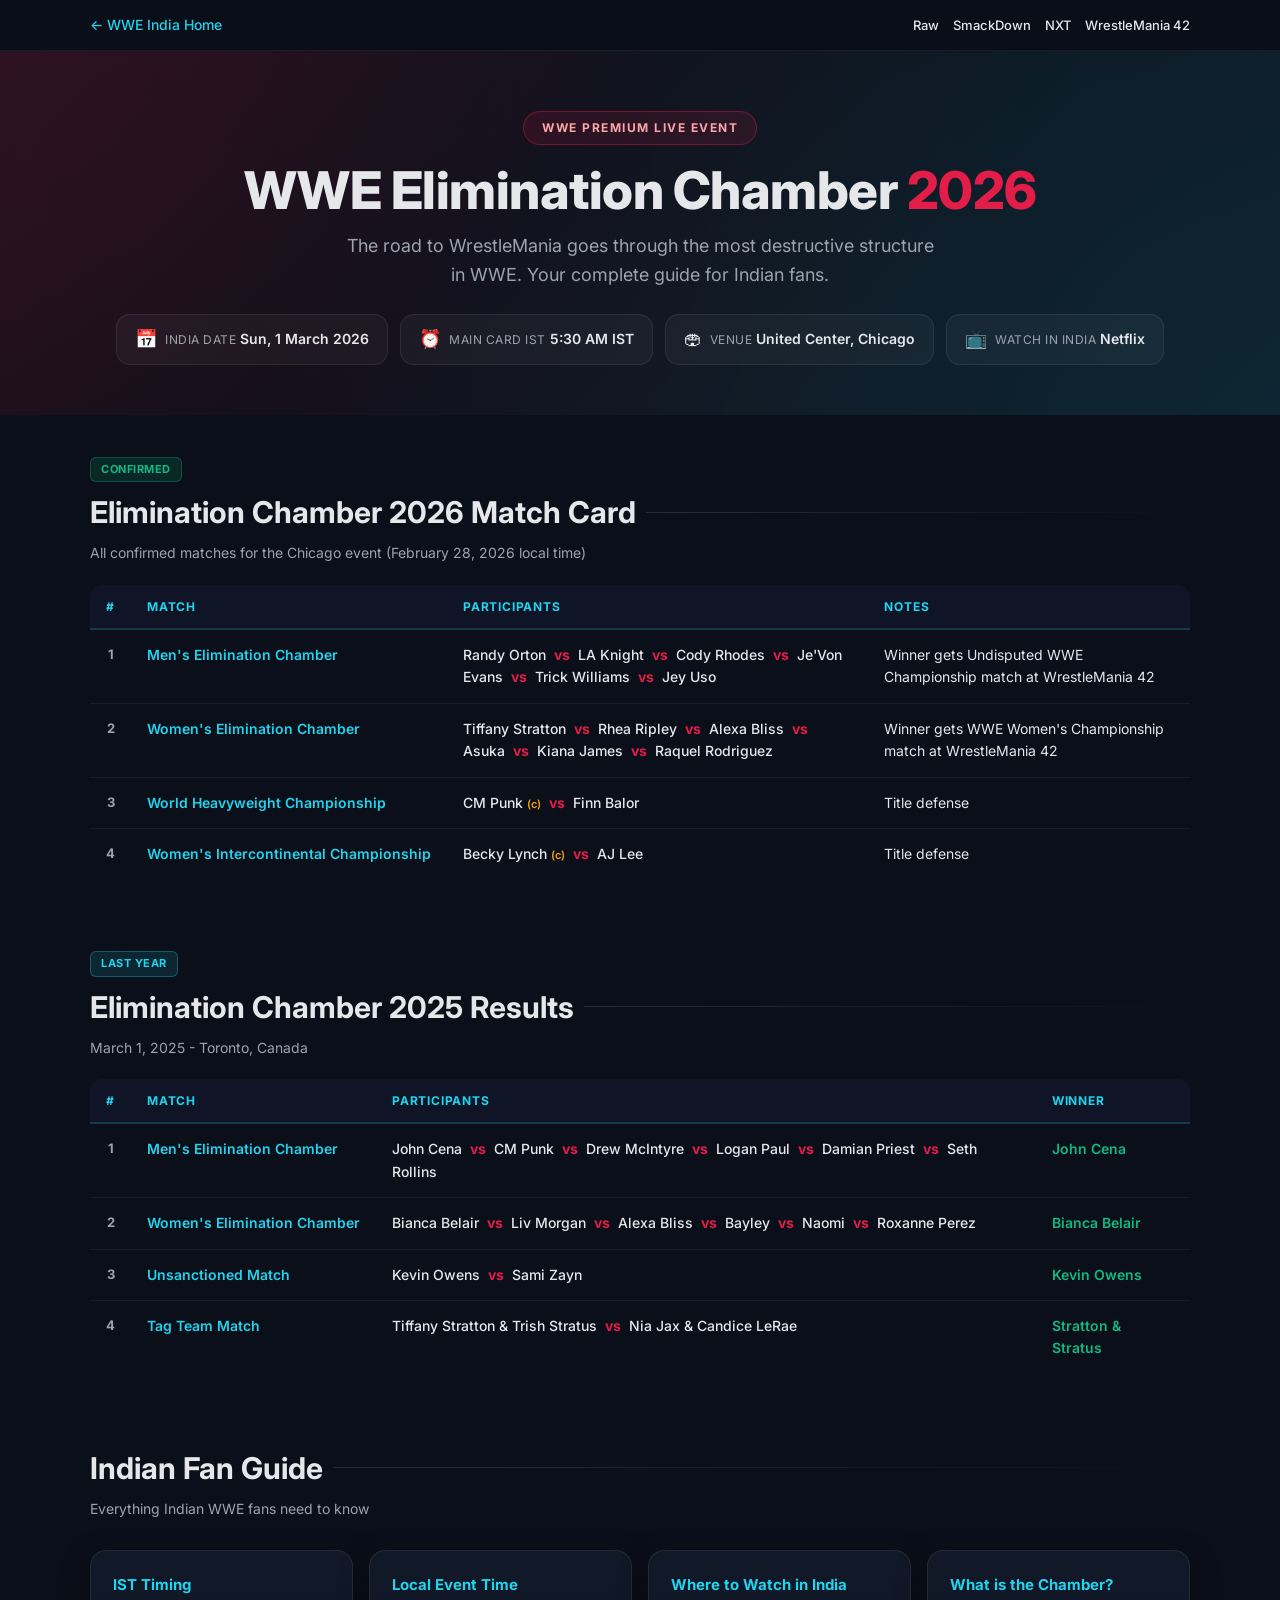
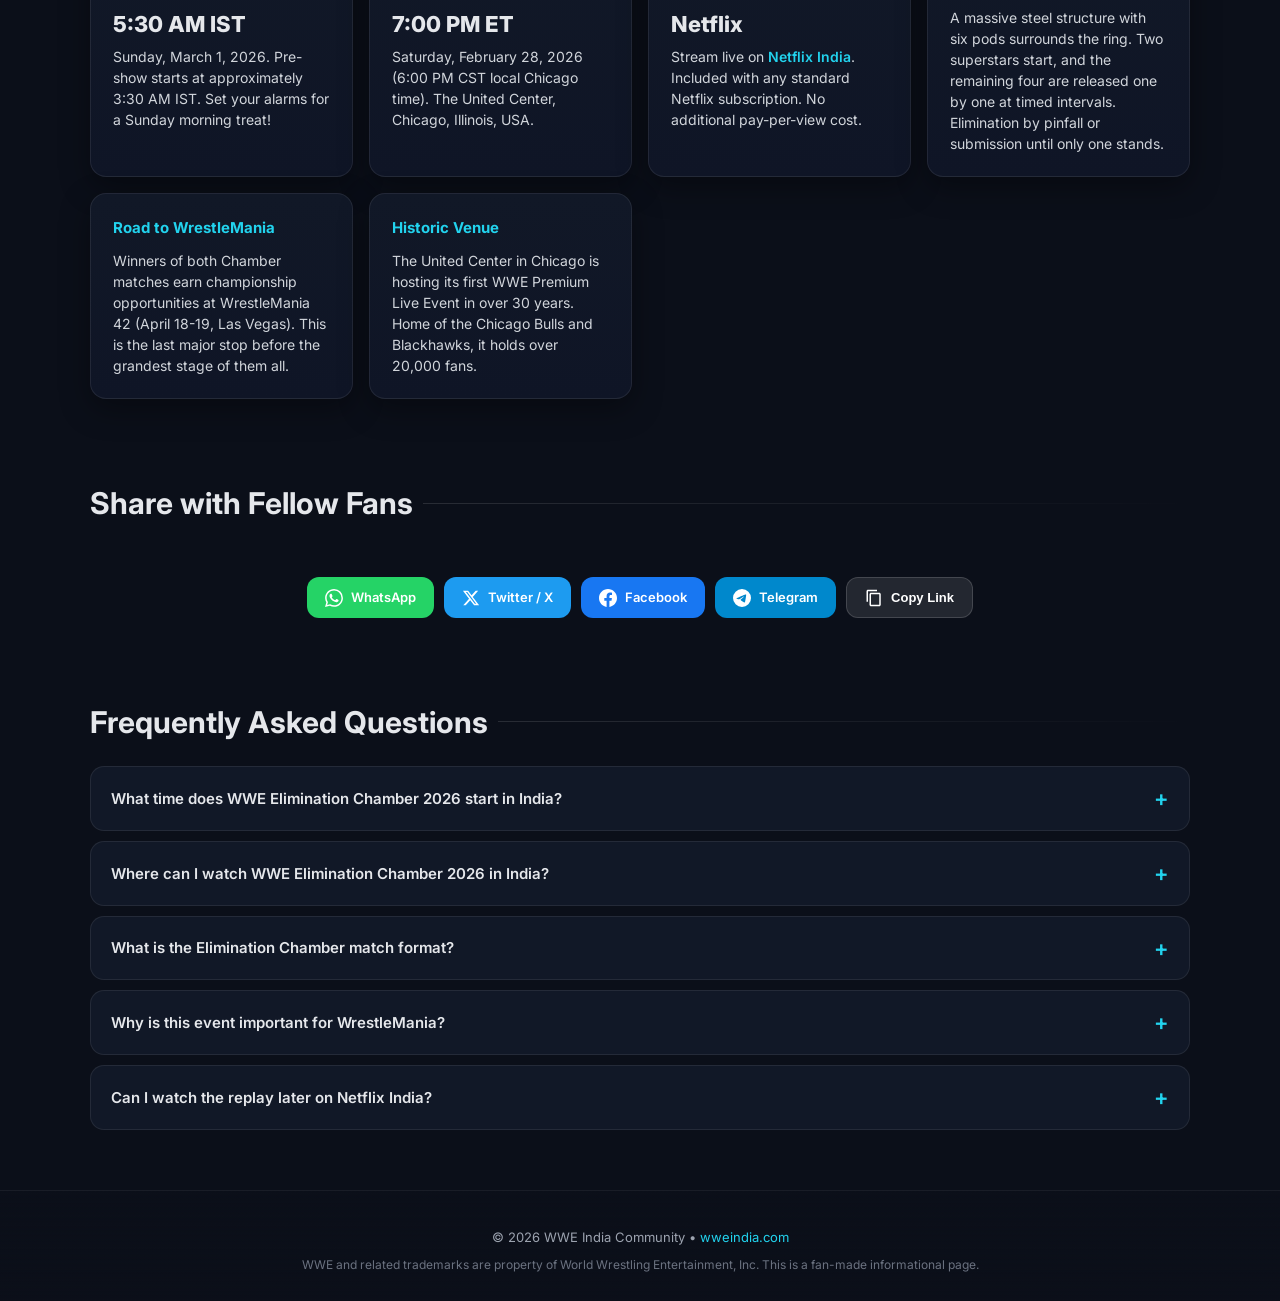
==== event/elimination-chamber/index.html @ b3a65985 "addShowsEvent" ====
<!DOCTYPE html>
<html lang="en">

<head>
  <meta charset="utf-8" />
  <meta name="viewport" content="width=device-width, initial-scale=1" />
  <title>WWE Elimination Chamber 2026 - Match Card, IST Timing, Where to Watch in India</title>
  <meta name="description"
    content="WWE Elimination Chamber 2026 complete match card, IST timing (5:30 AM, March 1), Chicago venue, Netflix India streaming details. Your guide for Indian WWE fans." />
  <meta name="keywords"
    content="WWE Elimination Chamber 2026, match card, IST timing, Netflix India, Chicago, CM Punk, Cody Rhodes, WrestleMania, Indian fans" />
  <meta name="robots" content="index, follow, max-image-preview:large, max-snippet:-1, max-video-preview:-1" />
  <meta name="googlebot" content="index, follow, max-image-preview:large, max-snippet:-1, max-video-preview:-1" />
  <meta http-equiv="X-UA-Compatible" content="IE=edge" />

  <!-- Open Graph -->
  <meta property="og:title" content="WWE Elimination Chamber 2026 - Match Card, IST Timing, Where to Watch" />
  <meta property="og:description"
    content="Complete guide for Indian fans: match card, 5:30 AM IST start, Netflix India streaming, and more." />
  <meta property="og:type" content="website" />
  <meta property="og:url" content="https://wweindia.com/event/elimination-chamber/" />
  <meta property="og:locale" content="en_IN" />
  <meta property="og:image" content="https://wweindia.com/assets/logo.svg" />
  <meta property="og:site_name" content="WWE India" />

  <!-- Twitter Card -->
  <meta name="twitter:card" content="summary_large_image" />
  <meta name="twitter:title" content="WWE Elimination Chamber 2026 - Match Card, IST Timing" />
  <meta name="twitter:description"
    content="Complete guide for Indian fans: match card, 5:30 AM IST, Netflix India streaming." />
  <meta name="twitter:image" content="https://wweindia.com/assets/logo.svg" />

  <!-- Canonical -->
  <link rel="canonical" href="https://wweindia.com/event/elimination-chamber/" />

  <!-- Fonts & Styles -->
  <link rel="preconnect" href="https://fonts.googleapis.com" />
  <link rel="preconnect" href="https://fonts.gstatic.com" crossorigin />
  <link href="https://fonts.googleapis.com/css2?family=Inter:wght@400;500;600;700;800&display=swap" rel="stylesheet" />
  <link rel="stylesheet" href="../styles.css" />
  <link rel="icon" href="../../assets/logo.svg" type="image/svg+xml" />

  <!-- Structured Data: SportsEvent -->
  <script type="application/ld+json">
  {
    "@context": "https://schema.org",
    "@type": "SportsEvent",
    "name": "WWE Elimination Chamber 2026",
    "description": "WWE Premium Live Event featuring Men's and Women's Elimination Chamber matches, World Heavyweight Championship, and more.",
    "startDate": "2026-02-28T19:00:00-06:00",
    "endDate": "2026-03-01T00:00:00-06:00",
    "eventStatus": "https://schema.org/EventScheduled",
    "eventAttendanceMode": "https://schema.org/MixedEventAttendanceMode",
    "location": {
      "@type": "Place",
      "name": "United Center",
      "address": {
        "@type": "PostalAddress",
        "addressLocality": "Chicago",
        "addressRegion": "Illinois",
        "addressCountry": "US"
      }
    },
    "organizer": {
      "@type": "Organization",
      "name": "WWE",
      "url": "https://www.wwe.com"
    },
    "offers": {
      "@type": "Offer",
      "name": "Watch on Netflix India",
      "url": "https://www.netflix.com",
      "availability": "https://schema.org/InStock",
      "description": "Included with Netflix subscription in India"
    },
    "url": "https://wweindia.com/event/elimination-chamber/"
  }
  </script>

  <!-- Structured Data: BreadcrumbList -->
  <script type="application/ld+json">
  {
    "@context": "https://schema.org",
    "@type": "BreadcrumbList",
    "itemListElement": [
      { "@type": "ListItem", "position": 1, "name": "Home", "item": "https://wweindia.com/" },
      { "@type": "ListItem", "position": 2, "name": "Events", "item": "https://wweindia.com/event/" },
      { "@type": "ListItem", "position": 3, "name": "Elimination Chamber 2026", "item": "https://wweindia.com/event/elimination-chamber/" }
    ]
  }
  </script>

  <!-- Structured Data: FAQPage -->
  <script type="application/ld+json">
  {
    "@context": "https://schema.org",
    "@type": "FAQPage",
    "mainEntity": [
      {
        "@type": "Question",
        "name": "What time does WWE Elimination Chamber 2026 start in India?",
        "acceptedAnswer": {
          "@type": "Answer",
          "text": "The main card starts at 5:30 AM IST on Sunday, March 1, 2026. The pre-show begins at approximately 3:30 AM IST."
        }
      },
      {
        "@type": "Question",
        "name": "Where can I watch WWE Elimination Chamber 2026 in India?",
        "acceptedAnswer": {
          "@type": "Answer",
          "text": "Indian fans can watch the event live on Netflix India. It is included with a standard Netflix subscription, no additional purchase required."
        }
      },
      {
        "@type": "Question",
        "name": "What is the Elimination Chamber match?",
        "acceptedAnswer": {
          "@type": "Answer",
          "text": "The Elimination Chamber is a steel structure surrounding the ring, housing six competitors in individual pods. Two start in the ring while the remaining four are released at timed intervals. Superstars are eliminated by pinfall or submission until one winner remains."
        }
      },
      {
        "@type": "Question",
        "name": "Why is the Elimination Chamber important for WrestleMania?",
        "acceptedAnswer": {
          "@type": "Answer",
          "text": "The Men's Elimination Chamber winner earns an Undisputed WWE Championship match at WrestleMania 42, and the Women's Elimination Chamber winner earns a WWE Women's Championship match at WrestleMania 42."
        }
      }
    ]
  }
  </script>
</head>

<body>

  <!-- Navigation -->
  <nav class="back-nav" aria-label="Site navigation">
    <div class="container nav-links">
      <a href="../../index.html" aria-label="Back to homepage">← WWE India Home</a>
      <div class="nav-right">
        <a href="../../shows/raw.html">Raw</a>
        <a href="../../shows/smackdown.html">SmackDown</a>
        <a href="../../shows/nxt.html">NXT</a>
        <a href="../wrestlemania/">WrestleMania 42</a>
      </div>
    </div>
  </nav>

  <main id="content">

    <!-- Hero Banner -->
    <section class="event-hero">
      <div class="container">
        <span class="event-badge">WWE Premium Live Event</span>
        <h1>WWE Elimination Chamber <span>2026</span></h1>
        <p class="tagline">The road to WrestleMania goes through the most destructive structure in WWE. Your complete
          guide for Indian fans.</p>
        <div class="quick-info">
          <div class="quick-pill" aria-label="Date">
            <span class="pill-icon">&#128197;</span>
            <div>
              <span class="pill-label">India Date</span>
              <span class="pill-value">Sun, 1 March 2026</span>
            </div>
          </div>
          <div class="quick-pill" aria-label="IST Time">
            <span class="pill-icon">&#9200;</span>
            <div>
              <span class="pill-label">Main Card IST</span>
              <span class="pill-value">5:30 AM IST</span>
            </div>
          </div>
          <div class="quick-pill" aria-label="Venue">
            <span class="pill-icon">&#127967;</span>
            <div>
              <span class="pill-label">Venue</span>
              <span class="pill-value">United Center, Chicago</span>
            </div>
          </div>
          <div class="quick-pill" aria-label="Where to Watch">
            <span class="pill-icon">&#128250;</span>
            <div>
              <span class="pill-label">Watch in India</span>
              <span class="pill-value">Netflix</span>
            </div>
          </div>
        </div>
      </div>
    </section>

    <!-- 2026 Match Card -->
    <section class="container">
      <div class="section-heading reveal">
        <span class="section-tag tag-confirmed">Confirmed</span>
        <h2>Elimination Chamber 2026 Match Card</h2>
        <p>All confirmed matches for the Chicago event (February 28, 2026 local time)</p>
      </div>

      <!-- Desktop Table -->
      <div class="match-table-wrap reveal">
        <table class="match-table" aria-label="Elimination Chamber 2026 match card">
          <thead>
            <tr>
              <th>#</th>
              <th>Match</th>
              <th>Participants</th>
              <th>Notes</th>
            </tr>
          </thead>
          <tbody>
            <tr>
              <td class="match-num">1</td>
              <td>
                <span class="match-type">Men's Elimination Chamber</span>
              </td>
              <td class="participants">
                Randy Orton <span class="vs">vs</span> LA Knight <span class="vs">vs</span> Cody Rhodes <span
                  class="vs">vs</span> Je'Von Evans <span class="vs">vs</span> Trick Williams <span class="vs">vs</span>
                Jey Uso
              </td>
              <td>Winner gets Undisputed WWE Championship match at WrestleMania 42</td>
            </tr>
            <tr>
              <td class="match-num">2</td>
              <td>
                <span class="match-type">Women's Elimination Chamber</span>
              </td>
              <td class="participants">
                Tiffany Stratton <span class="vs">vs</span> Rhea Ripley <span class="vs">vs</span> Alexa Bliss <span
                  class="vs">vs</span> Asuka <span class="vs">vs</span> Kiana James <span class="vs">vs</span> Raquel
                Rodriguez
              </td>
              <td>Winner gets WWE Women's Championship match at WrestleMania 42</td>
            </tr>
            <tr>
              <td class="match-num">3</td>
              <td>
                <span class="match-type">World Heavyweight Championship</span>
              </td>
              <td class="participants">
                CM Punk <span class="champion">(c)</span> <span class="vs">vs</span> Finn Balor
              </td>
              <td>Title defense</td>
            </tr>
            <tr>
              <td class="match-num">4</td>
              <td>
                <span class="match-type">Women's Intercontinental Championship</span>
              </td>
              <td class="participants">
                Becky Lynch <span class="champion">(c)</span> <span class="vs">vs</span> AJ Lee
              </td>
              <td>Title defense</td>
            </tr>
          </tbody>
        </table>
      </div>

      <!-- Mobile Cards -->
      <div class="match-cards-mobile reveal">
        <div class="match-card-m">
          <div class="mc-header">
            <span class="mc-type">Men's Elimination Chamber</span>
            <span class="status-badge status-confirmed">Confirmed</span>
          </div>
          <p class="mc-participants">Randy Orton vs LA Knight vs Cody Rhodes vs Je'Von Evans vs Trick Williams vs Jey
            Uso</p>
          <p class="mc-stipulation">Winner gets Undisputed WWE Championship match at WrestleMania 42</p>
        </div>
        <div class="match-card-m">
          <div class="mc-header">
            <span class="mc-type">Women's Elimination Chamber</span>
            <span class="status-badge status-confirmed">Confirmed</span>
          </div>
          <p class="mc-participants">Tiffany Stratton vs Rhea Ripley vs Alexa Bliss vs Asuka vs Kiana James vs Raquel
            Rodriguez</p>
          <p class="mc-stipulation">Winner gets WWE Women's Championship match at WrestleMania 42</p>
        </div>
        <div class="match-card-m">
          <div class="mc-header">
            <span class="mc-type">World Heavyweight Championship</span>
            <span class="status-badge status-confirmed">Confirmed</span>
          </div>
          <p class="mc-participants">CM Punk (c) vs Finn Balor</p>
          <p class="mc-stipulation">Title defense</p>
        </div>
        <div class="match-card-m">
          <div class="mc-header">
            <span class="mc-type">Women's IC Championship</span>
            <span class="status-badge status-confirmed">Confirmed</span>
          </div>
          <p class="mc-participants">Becky Lynch (c) vs AJ Lee</p>
          <p class="mc-stipulation">Title defense</p>
        </div>
      </div>
    </section>

    <!-- Previous Year Results -->
    <section class="container">
      <div class="section-heading reveal">
        <span class="section-tag tag-result">Last Year</span>
        <h2>Elimination Chamber 2025 Results</h2>
        <p>March 1, 2025 - Toronto, Canada</p>
      </div>

      <div class="match-table-wrap reveal">
        <table class="match-table" aria-label="Elimination Chamber 2025 results">
          <thead>
            <tr>
              <th>#</th>
              <th>Match</th>
              <th>Participants</th>
              <th>Winner</th>
            </tr>
          </thead>
          <tbody>
            <tr>
              <td class="match-num">1</td>
              <td><span class="match-type">Men's Elimination Chamber</span></td>
              <td class="participants">
                John Cena <span class="vs">vs</span> CM Punk <span class="vs">vs</span> Drew McIntyre <span
                  class="vs">vs</span> Logan Paul <span class="vs">vs</span> Damian Priest <span class="vs">vs</span>
                Seth Rollins
              </td>
              <td class="winner-cell">John Cena</td>
            </tr>
            <tr>
              <td class="match-num">2</td>
              <td><span class="match-type">Women's Elimination Chamber</span></td>
              <td class="participants">
                Bianca Belair <span class="vs">vs</span> Liv Morgan <span class="vs">vs</span> Alexa Bliss <span
                  class="vs">vs</span> Bayley <span class="vs">vs</span> Naomi <span class="vs">vs</span> Roxanne Perez
              </td>
              <td class="winner-cell">Bianca Belair</td>
            </tr>
            <tr>
              <td class="match-num">3</td>
              <td><span class="match-type">Unsanctioned Match</span></td>
              <td class="participants">Kevin Owens <span class="vs">vs</span> Sami Zayn</td>
              <td class="winner-cell">Kevin Owens</td>
            </tr>
            <tr>
              <td class="match-num">4</td>
              <td><span class="match-type">Tag Team Match</span></td>
              <td class="participants">Tiffany Stratton &amp; Trish Stratus <span class="vs">vs</span> Nia Jax &amp;
                Candice LeRae</td>
              <td class="winner-cell">Stratton &amp; Stratus</td>
            </tr>
          </tbody>
        </table>
      </div>

      <!-- Mobile Cards for 2025 results -->
      <div class="match-cards-mobile reveal">
        <div class="match-card-m">
          <div class="mc-header">
            <span class="mc-type">Men's Elimination Chamber</span>
            <span class="section-tag tag-result" style="margin:0">Result</span>
          </div>
          <p class="mc-participants">John Cena vs CM Punk vs Drew McIntyre vs Logan Paul vs Damian Priest vs Seth
            Rollins</p>
          <p class="mc-winner">Winner: John Cena</p>
        </div>
        <div class="match-card-m">
          <div class="mc-header">
            <span class="mc-type">Women's Elimination Chamber</span>
            <span class="section-tag tag-result" style="margin:0">Result</span>
          </div>
          <p class="mc-participants">Bianca Belair vs Liv Morgan vs Alexa Bliss vs Bayley vs Naomi vs Roxanne Perez</p>
          <p class="mc-winner">Winner: Bianca Belair</p>
        </div>
        <div class="match-card-m">
          <div class="mc-header">
            <span class="mc-type">Unsanctioned Match</span>
            <span class="section-tag tag-result" style="margin:0">Result</span>
          </div>
          <p class="mc-participants">Kevin Owens vs Sami Zayn</p>
          <p class="mc-winner">Winner: Kevin Owens</p>
        </div>
        <div class="match-card-m">
          <div class="mc-header">
            <span class="mc-type">Tag Team Match</span>
            <span class="section-tag tag-result" style="margin:0">Result</span>
          </div>
          <p class="mc-participants">Tiffany Stratton &amp; Trish Stratus vs Nia Jax &amp; Candice LeRae</p>
          <p class="mc-winner">Winner: Stratton &amp; Stratus</p>
        </div>
      </div>
    </section>

    <!-- Indian Fan Guide -->
    <section class="container">
      <div class="section-heading reveal">
        <h2>Indian Fan Guide</h2>
        <p>Everything Indian WWE fans need to know</p>
      </div>
      <div class="info-grid reveal">
        <div class="info-card">
          <h3>IST Timing</h3>
          <span class="info-highlight">5:30 AM IST</span>
          <p>Sunday, March 1, 2026. Pre-show starts at approximately 3:30 AM IST. Set your alarms for a Sunday morning
            treat!</p>
        </div>
        <div class="info-card">
          <h3>Local Event Time</h3>
          <span class="info-highlight">7:00 PM ET</span>
          <p>Saturday, February 28, 2026 (6:00 PM CST local Chicago time). The United Center, Chicago, Illinois, USA.
          </p>
        </div>
        <div class="info-card">
          <h3>Where to Watch in India</h3>
          <span class="info-highlight">Netflix</span>
          <p>Stream live on <a href="https://www.netflix.com" target="_blank" rel="noopener">Netflix India</a>. Included
            with any standard Netflix subscription. No additional pay-per-view cost.</p>
        </div>
        <div class="info-card">
          <h3>What is the Chamber?</h3>
          <p>A massive steel structure with six pods surrounds the ring. Two superstars start, and the remaining four
            are released one by one at timed intervals. Elimination by pinfall or submission until only one stands.</p>
        </div>
        <div class="info-card">
          <h3>Road to WrestleMania</h3>
          <p>Winners of both Chamber matches earn championship opportunities at WrestleMania 42 (April 18-19, Las
            Vegas). This is the last major stop before the grandest stage of them all.</p>
        </div>
        <div class="info-card">
          <h3>Historic Venue</h3>
          <p>The United Center in Chicago is hosting its first WWE Premium Live Event in over 30 years. Home of the
            Chicago Bulls and Blackhawks, it holds over 20,000 fans.</p>
        </div>
      </div>
    </section>

    <!-- Social Share -->
    <section class="container">
      <div class="section-heading reveal">
        <h2>Share with Fellow Fans</h2>
      </div>
      <div class="social-share reveal">
        <a href="#" class="share-btn share-whatsapp" data-platform="whatsapp" aria-label="Share on WhatsApp">
          <svg viewBox="0 0 24 24">
            <path
              d="M17.472 14.382c-.297-.149-1.758-.867-2.03-.967-.273-.099-.471-.148-.67.15-.197.297-.767.966-.94 1.164-.173.199-.347.223-.644.075-.297-.15-1.255-.463-2.39-1.475-.883-.788-1.48-1.761-1.653-2.059-.173-.297-.018-.458.13-.606.134-.133.298-.347.446-.52.149-.174.198-.298.298-.497.099-.198.05-.371-.025-.52-.075-.149-.669-1.612-.916-2.207-.242-.579-.487-.5-.669-.51-.173-.008-.371-.01-.57-.01-.198 0-.52.074-.792.372-.272.297-1.04 1.016-1.04 2.479 0 1.462 1.065 2.875 1.213 3.074.149.198 2.096 3.2 5.077 4.487.709.306 1.262.489 1.694.625.712.227 1.36.195 1.871.118.571-.085 1.758-.719 2.006-1.413.248-.694.248-1.289.173-1.413-.074-.124-.272-.198-.57-.347m-5.421 7.403h-.004a9.87 9.87 0 01-5.031-1.378l-.361-.214-3.741.982.998-3.648-.235-.374a9.86 9.86 0 01-1.51-5.26c.001-5.45 4.436-9.884 9.888-9.884 2.64 0 5.122 1.03 6.988 2.898a9.825 9.825 0 012.893 6.994c-.003 5.45-4.437 9.884-9.885 9.884m8.413-18.297A11.815 11.815 0 0012.05 0C5.495 0 .16 5.335.157 11.892c0 2.096.547 4.142 1.588 5.945L.057 24l6.305-1.654a11.882 11.882 0 005.683 1.448h.005c6.554 0 11.89-5.335 11.893-11.893a11.821 11.821 0 00-3.48-8.413z" />
          </svg>
          WhatsApp
        </a>
        <a href="#" class="share-btn share-twitter" data-platform="twitter" aria-label="Share on X / Twitter">
          <svg viewBox="0 0 24 24">
            <path
              d="M18.244 2.25h3.308l-7.227 8.26 8.502 11.24H16.17l-5.214-6.817L4.99 21.75H1.68l7.73-8.835L1.254 2.25H8.08l4.713 6.231zm-1.161 17.52h1.833L7.084 4.126H5.117z" />
          </svg>
          Twitter / X
        </a>
        <a href="#" class="share-btn share-facebook" data-platform="facebook" aria-label="Share on Facebook">
          <svg viewBox="0 0 24 24">
            <path
              d="M24 12.073c0-6.627-5.373-12-12-12s-12 5.373-12 12c0 5.99 4.388 10.954 10.125 11.854v-8.385H7.078v-3.47h3.047V9.43c0-3.007 1.792-4.669 4.533-4.669 1.312 0 2.686.235 2.686.235v2.953H15.83c-1.491 0-1.956.925-1.956 1.874v2.25h3.328l-.532 3.47h-2.796v8.385C19.612 23.027 24 18.062 24 12.073z" />
          </svg>
          Facebook
        </a>
        <a href="#" class="share-btn share-telegram" data-platform="telegram" aria-label="Share on Telegram">
          <svg viewBox="0 0 24 24">
            <path
              d="M11.944 0A12 12 0 000 12a12 12 0 0012 12 12 12 0 0012-12A12 12 0 0012 0zm4.962 7.224c.1-.002.321.023.465.14a.506.506 0 01.171.325c.016.093.036.306.02.472-.18 1.898-.962 6.502-1.36 8.627-.168.9-.499 1.201-.82 1.23-.696.065-1.225-.46-1.9-.902-1.056-.693-1.653-1.124-2.678-1.8-1.185-.78-.417-1.21.258-1.91.177-.184 3.247-2.977 3.307-3.23.007-.032.014-.15-.056-.212s-.174-.041-.249-.024c-.106.024-1.793 1.14-5.061 3.345-.479.33-.913.49-1.302.48-.428-.008-1.252-.241-1.865-.44-.752-.245-1.349-.374-1.297-.789.027-.216.325-.437.893-.663 3.498-1.524 5.83-2.529 6.998-3.014 3.332-1.386 4.025-1.627 4.476-1.635z" />
          </svg>
          Telegram
        </a>
        <button class="share-btn share-copy" data-platform="copy" aria-label="Copy link">
          <svg viewBox="0 0 24 24">
            <path
              d="M16 1H4c-1.1 0-2 .9-2 2v14h2V3h12V1zm3 4H8c-1.1 0-2 .9-2 2v14c0 1.1.9 2 2 2h11c1.1 0 2-.9 2-2V7c0-1.1-.9-2-2-2zm0 16H8V7h11v14z" />
          </svg>
          Copy Link
        </button>
      </div>
    </section>

    <!-- FAQ Section -->
    <section class="container faq-section">
      <div class="section-heading reveal">
        <h2>Frequently Asked Questions</h2>
      </div>

      <div class="faq-item reveal">
        <button class="faq-question" aria-expanded="false">What time does WWE Elimination Chamber 2026 start in
          India?</button>
        <div class="faq-answer">
          <p>The main card begins at 5:30 AM IST on Sunday, March 1, 2026. The pre-show (Kickoff) starts at
            approximately 3:30 AM IST. The event airs on Saturday night in the US (7:00 PM ET / 6:00 PM CST).</p>
        </div>
      </div>
      <div class="faq-item reveal">
        <button class="faq-question" aria-expanded="false">Where can I watch WWE Elimination Chamber 2026 in
          India?</button>
        <div class="faq-answer">
          <p>Indian fans can watch the event live on Netflix India. It is included with any standard Netflix
            subscription - no additional pay-per-view purchase is required. Simply open the Netflix app or website at
            5:30 AM IST on March 1.</p>
        </div>
      </div>
      <div class="faq-item reveal">
        <button class="faq-question" aria-expanded="false">What is the Elimination Chamber match format?</button>
        <div class="faq-answer">
          <p>The Elimination Chamber is a massive steel structure that surrounds the ring. Six competitors enter - two
            start in the ring while four are locked in individual glass pods. Every few minutes, a pod opens and another
            superstar enters. Wrestlers are eliminated by pinfall or submission. The last person standing wins.</p>
        </div>
      </div>
      <div class="faq-item reveal">
        <button class="faq-question" aria-expanded="false">Why is this event important for WrestleMania?</button>
        <div class="faq-answer">
          <p>This is one of the last major events before WrestleMania 42 (April 18-19 in Las Vegas). The Men's Chamber
            winner earns an Undisputed WWE Championship match, and the Women's Chamber winner earns a WWE Women's
            Championship match at WrestleMania. It shapes the biggest matches of the year.</p>
        </div>
      </div>
      <div class="faq-item reveal">
        <button class="faq-question" aria-expanded="false">Can I watch the replay later on Netflix India?</button>
        <div class="faq-answer">
          <p>Yes. WWE Premium Live Events are typically available for replay on Netflix shortly after the live broadcast
            ends. If you cannot wake up at 5:30 AM, you can catch the full show later in the day. Avoid social media to
            stay spoiler-free!</p>
        </div>
      </div>
    </section>

  </main>

  <!-- Footer -->
  <footer class="event-footer">
    <p>&copy; <span id="year"></span> WWE India Community &bull; <a href="../../index.html">wweindia.com</a></p>
    <p><small>WWE and related trademarks are property of World Wrestling Entertainment, Inc. This is a fan-made
        informational page.</small></p>
  </footer>

  <script src="../script.js" defer></script>
</body>

</html>
---- event/styles.css ----
/* ── Event Pages – Shared Stylesheet ── */

/* Tokens (inherit site palette) */
:root {
  --bg: #0b0f19;
  --bg-soft: #0f1526;
  --card: #111827;
  --card-hover: #1f2937;
  --text: #e5e7eb;
  --muted: #9ca3af;
  --brand: #e11d48;
  --brand-2: #22d3ee;
  --ring: #f59e0b;
  --ok: #10b981;
  --shadow: 0 10px 30px rgba(0, 0, 0, .35);
}

*, *::before, *::after { box-sizing: border-box; margin: 0; padding: 0 }
html { scroll-behavior: smooth }
body {
  background: var(--bg);
  color: var(--text);
  font-family: 'Inter', system-ui, -apple-system, Segoe UI, Roboto, Arial, sans-serif;
  line-height: 1.6;
}
img { max-width: 100%; display: block }
a { color: inherit; text-decoration: none }

/* Layout */
.container { width: min(1100px, 92%); margin-inline: auto }

/* ── Back Nav ── */
.back-nav {
  padding: 14px 0;
  border-bottom: 1px solid rgba(255, 255, 255, .06);
  background: rgba(11, 15, 25, .9);
  backdrop-filter: blur(8px);
  position: sticky;
  top: 0;
  z-index: 50;
}
.back-nav a {
  color: var(--brand-2);
  font-size: 14px;
  font-weight: 500;
  transition: color .2s;
}
.back-nav a:hover { color: var(--brand) }
.back-nav .nav-links { display: flex; align-items: center; justify-content: space-between }
.back-nav .nav-right { display: flex; gap: 14px }
.back-nav .nav-right a { color: var(--text); font-size: 13px }

/* ── Hero Banner ── */
.event-hero {
  position: relative;
  padding: 60px 0 50px;
  text-align: center;
  overflow: hidden;
  background: linear-gradient(135deg, rgba(225, 29, 72, .12) 0%, rgba(11, 15, 25, 1) 40%, rgba(34, 211, 238, .08) 100%);
}
.event-hero::before {
  content: '';
  position: absolute;
  top: -50%; left: -50%;
  width: 200%; height: 200%;
  background: radial-gradient(circle at 30% 40%, rgba(225, 29, 72, .06) 0%, transparent 50%),
              radial-gradient(circle at 70% 60%, rgba(34, 211, 238, .05) 0%, transparent 50%);
  animation: heroFloat 20s ease-in-out infinite;
}
@keyframes heroFloat {
  0%, 100% { transform: translate(0, 0) }
  50% { transform: translate(-2%, 2%) }
}
.event-hero .container { position: relative; z-index: 1 }
.event-badge {
  display: inline-block;
  padding: 6px 18px;
  border-radius: 999px;
  font-size: 12px;
  font-weight: 700;
  letter-spacing: 1.5px;
  text-transform: uppercase;
  margin-bottom: 16px;
  border: 1px solid rgba(225, 29, 72, .4);
  background: rgba(225, 29, 72, .12);
  color: #fca5a5;
}
.event-hero h1 {
  font-size: clamp(30px, 5vw, 52px);
  font-weight: 800;
  letter-spacing: -.5px;
  line-height: 1.15;
  margin-bottom: 12px;
}
.event-hero h1 span { color: var(--brand) }
.event-hero .tagline {
  color: var(--muted);
  font-size: clamp(15px, 2vw, 18px);
  max-width: 600px;
  margin: 0 auto 24px;
}

/* ── Quick Info Pills ── */
.quick-info {
  display: flex;
  flex-wrap: wrap;
  justify-content: center;
  gap: 12px;
  margin-top: 10px;
}
.quick-pill {
  display: inline-flex;
  align-items: center;
  gap: 8px;
  padding: 10px 18px;
  border-radius: 14px;
  background: rgba(255, 255, 255, .04);
  border: 1px solid rgba(255, 255, 255, .08);
  font-size: 14px;
  transition: border-color .2s, transform .2s;
}
.quick-pill:hover { border-color: rgba(34, 211, 238, .3); transform: translateY(-1px) }
.quick-pill .pill-icon { font-size: 18px }
.quick-pill .pill-label { color: var(--muted); font-size: 12px; text-transform: uppercase; letter-spacing: .5px }
.quick-pill .pill-value { font-weight: 600 }

/* ── Section Titles ── */
.section-heading {
  padding: 40px 0 20px;
}
.section-heading h2 {
  font-size: clamp(22px, 3vw, 30px);
  font-weight: 700;
  display: flex;
  align-items: center;
  gap: 10px;
}
.section-heading h2::after {
  content: '';
  flex: 1;
  height: 1px;
  background: linear-gradient(90deg, rgba(255, 255, 255, .12), transparent);
}
.section-heading p { color: var(--muted); font-size: 14px; margin-top: 6px }
.section-tag {
  display: inline-block;
  padding: 3px 10px;
  border-radius: 6px;
  font-size: 11px;
  font-weight: 700;
  letter-spacing: .5px;
  text-transform: uppercase;
  margin-bottom: 6px;
}
.tag-confirmed { background: rgba(16, 185, 129, .15); color: var(--ok); border: 1px solid rgba(16, 185, 129, .3) }
.tag-rumoured { background: rgba(245, 158, 11, .15); color: var(--ring); border: 1px solid rgba(245, 158, 11, .3) }
.tag-result { background: rgba(34, 211, 238, .12); color: var(--brand-2); border: 1px solid rgba(34, 211, 238, .3) }

/* ── Match Table (Row-wise) ── */
.match-table-wrap {
  overflow-x: auto;
  -webkit-overflow-scrolling: touch;
  margin-bottom: 30px;
}
.match-table {
  width: 100%;
  border-collapse: separate;
  border-spacing: 0;
  font-size: 14px;
}
.match-table thead th {
  text-align: left;
  padding: 12px 16px;
  font-size: 12px;
  font-weight: 700;
  letter-spacing: .8px;
  text-transform: uppercase;
  color: var(--brand-2);
  background: var(--bg-soft);
  border-bottom: 2px solid rgba(34, 211, 238, .2);
  white-space: nowrap;
}
.match-table thead th:first-child { border-radius: 12px 0 0 0 }
.match-table thead th:last-child { border-radius: 0 12px 0 0 }
.match-table tbody tr {
  transition: background .2s;
}
.match-table tbody tr:hover { background: rgba(255, 255, 255, .03) }
.match-table tbody td {
  padding: 14px 16px;
  border-bottom: 1px solid rgba(255, 255, 255, .05);
  vertical-align: top;
}
.match-table tbody tr:last-child td { border-bottom: none }
.match-table tbody tr:last-child td:first-child { border-radius: 0 0 0 12px }
.match-table tbody tr:last-child td:last-child { border-radius: 0 0 12px 0 }
.match-table .match-num {
  color: var(--muted);
  font-weight: 700;
  font-size: 13px;
  text-align: center;
  width: 40px;
}
.match-table .match-type {
  font-weight: 600;
  color: var(--brand-2);
  white-space: nowrap;
}
.match-table .match-stipulation {
  font-size: 12px;
  color: var(--muted);
  display: block;
  margin-top: 2px;
}
.match-table .participants { font-weight: 500 }
.match-table .participants .vs { color: var(--brand); font-weight: 700; margin: 0 4px }
.match-table .participants .champion { font-size: 11px; color: var(--ring); font-weight: 600 }
.match-table .winner-cell { color: var(--ok); font-weight: 600 }
.match-table .status-badge {
  display: inline-block;
  padding: 2px 8px;
  border-radius: 6px;
  font-size: 11px;
  font-weight: 700;
}
.status-confirmed { background: rgba(16, 185, 129, .15); color: var(--ok) }
.status-rumoured { background: rgba(245, 158, 11, .15); color: var(--ring) }

/* Mobile match cards (replaces table on small screens) */
.match-cards-mobile { display: none }
.match-card-m {
  background: linear-gradient(180deg, var(--card), var(--bg-soft));
  border: 1px solid rgba(255, 255, 255, .08);
  border-radius: 14px;
  padding: 16px;
  margin-bottom: 12px;
  transition: border-color .2s, transform .2s;
}
.match-card-m:hover { border-color: rgba(34, 211, 238, .3); transform: translateY(-2px) }
.match-card-m .mc-header { display: flex; justify-content: space-between; align-items: center; margin-bottom: 10px }
.match-card-m .mc-type { font-weight: 600; color: var(--brand-2); font-size: 14px }
.match-card-m .mc-participants { font-size: 15px; font-weight: 500; margin-bottom: 6px }
.match-card-m .mc-stipulation { font-size: 12px; color: var(--muted); margin-bottom: 6px }
.match-card-m .mc-winner { font-size: 13px; color: var(--ok); font-weight: 600 }

@media (max-width: 700px) {
  .match-table-wrap { display: none }
  .match-cards-mobile { display: block }
}

/* ── Info Grid ── */
.info-grid {
  display: grid;
  grid-template-columns: repeat(auto-fit, minmax(260px, 1fr));
  gap: 16px;
  margin: 10px 0 40px;
}
.info-card {
  background: linear-gradient(180deg, var(--card), var(--bg-soft));
  border: 1px solid rgba(255, 255, 255, .08);
  border-radius: 16px;
  padding: 22px;
  box-shadow: var(--shadow);
  transition: transform .25s, border-color .25s;
}
.info-card:hover { transform: translateY(-3px); border-color: rgba(34, 211, 238, .3) }
.info-card h3 {
  font-size: 15px;
  color: var(--brand-2);
  margin-bottom: 10px;
  font-weight: 700;
}
.info-card p {
  color: #d1d5db;
  font-size: 14px;
  line-height: 1.5;
  margin: 0;
}
.info-card a { color: var(--brand-2); font-weight: 600; transition: color .2s }
.info-card a:hover { color: #fff; text-decoration: underline }
.info-card .info-highlight {
  display: block;
  font-size: 22px;
  font-weight: 800;
  color: var(--text);
  margin-bottom: 4px;
}

/* ── Social Share ── */
.social-share {
  display: flex;
  flex-wrap: wrap;
  gap: 10px;
  padding: 30px 0;
  justify-content: center;
}
.share-btn {
  display: inline-flex;
  align-items: center;
  gap: 8px;
  padding: 10px 18px;
  border-radius: 12px;
  font-size: 13px;
  font-weight: 600;
  border: none;
  cursor: pointer;
  color: #fff;
  transition: transform .2s, box-shadow .2s;
  text-decoration: none;
}
.share-btn:hover { transform: translateY(-2px); box-shadow: 0 8px 24px rgba(0, 0, 0, .3) }
.share-btn svg { width: 18px; height: 18px; fill: currentColor }
.share-whatsapp { background: #25d366 }
.share-twitter { background: #1d9bf0 }
.share-facebook { background: #1877f2 }
.share-telegram { background: #0088cc }
.share-copy { background: rgba(255, 255, 255, .1); border: 1px solid rgba(255, 255, 255, .15) }
.share-copy:hover { background: rgba(255, 255, 255, .18) }

/* ── FAQ Accordion ── */
.faq-section { padding: 10px 0 50px }
.faq-item {
  border: 1px solid rgba(255, 255, 255, .08);
  border-radius: 14px;
  margin-bottom: 10px;
  background: var(--card);
  overflow: hidden;
  transition: border-color .2s;
}
.faq-item:hover { border-color: rgba(34, 211, 238, .2) }
.faq-question {
  display: flex;
  align-items: center;
  justify-content: space-between;
  width: 100%;
  padding: 16px 20px;
  background: none;
  border: none;
  color: var(--text);
  font-size: 15px;
  font-weight: 600;
  text-align: left;
  cursor: pointer;
  font-family: inherit;
  line-height: 1.4;
}
.faq-question::after {
  content: '+';
  font-size: 22px;
  color: var(--brand-2);
  transition: transform .25s;
  flex-shrink: 0;
  margin-left: 12px;
}
.faq-item.open .faq-question::after { content: '−' }
.faq-answer {
  max-height: 0;
  overflow: hidden;
  transition: max-height .35s ease, padding .35s ease;
  padding: 0 20px;
}
.faq-item.open .faq-answer {
  max-height: 400px;
  padding: 0 20px 18px;
}
.faq-answer p {
  color: #d1d5db;
  font-size: 14px;
  line-height: 1.6;
  margin: 0;
}

/* ── Footer ── */
.event-footer {
  border-top: 1px solid rgba(255, 255, 255, .06);
  padding: 30px 0 20px;
  text-align: center;
  color: var(--muted);
  font-size: 13px;
  background: linear-gradient(180deg, rgba(11, 15, 25, 0), rgba(11, 15, 25, .95));
}
.event-footer p { margin: 6px 0 }
.event-footer a { color: var(--brand-2); transition: color .2s }
.event-footer a:hover { text-decoration: underline }
.event-footer small { color: #6b7280; font-size: 12px }

/* ── Scroll Reveal ── */
.reveal {
  opacity: 0;
  transform: translateY(16px);
  transition: opacity .6s ease, transform .6s ease;
}
.reveal.show {
  opacity: 1;
  transform: none;
}

/* ── Responsive ── */
@media (max-width: 600px) {
  .event-hero { padding: 40px 0 35px }
  .quick-pill { padding: 8px 14px; font-size: 13px }
  .info-grid { grid-template-columns: 1fr }
  .share-btn { padding: 9px 14px; font-size: 12px }
  .faq-question { font-size: 14px; padding: 14px 16px }
  .back-nav .nav-right { gap: 10px }
  .back-nav .nav-right a { font-size: 12px }
}
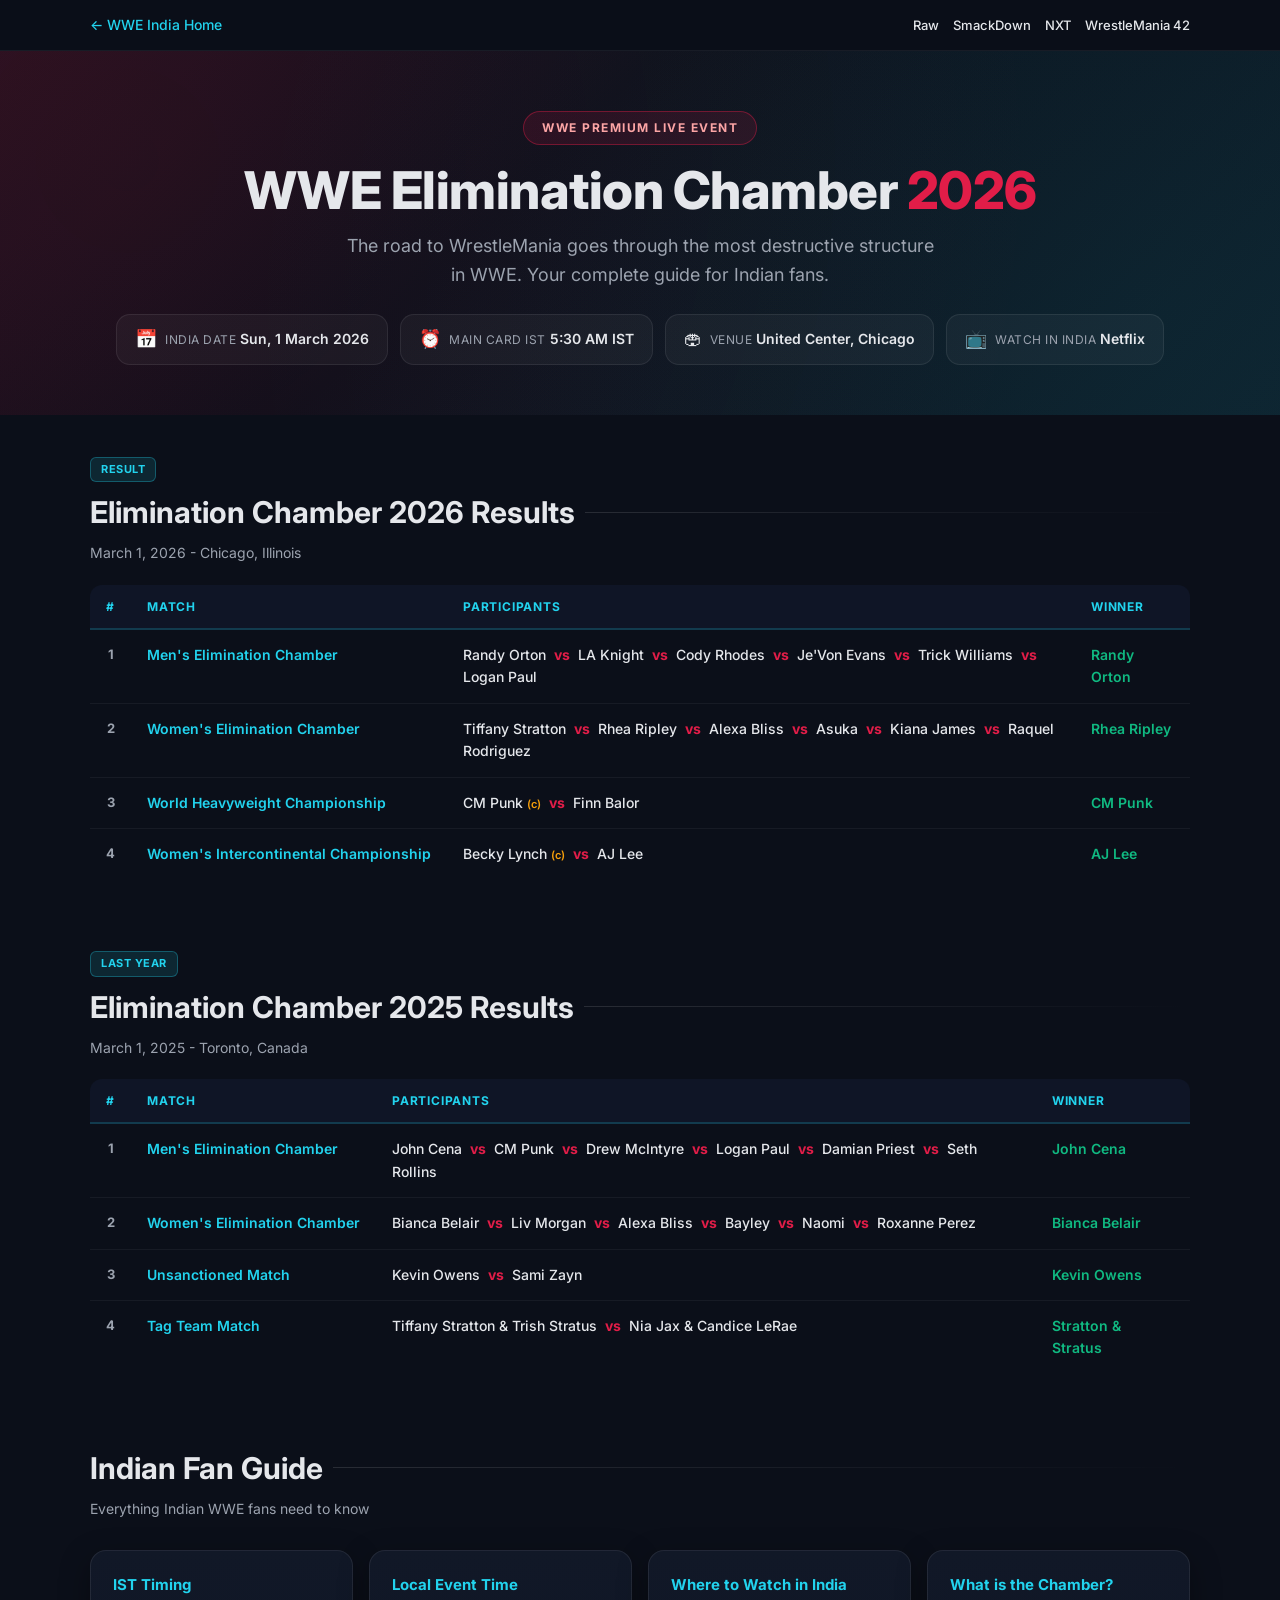
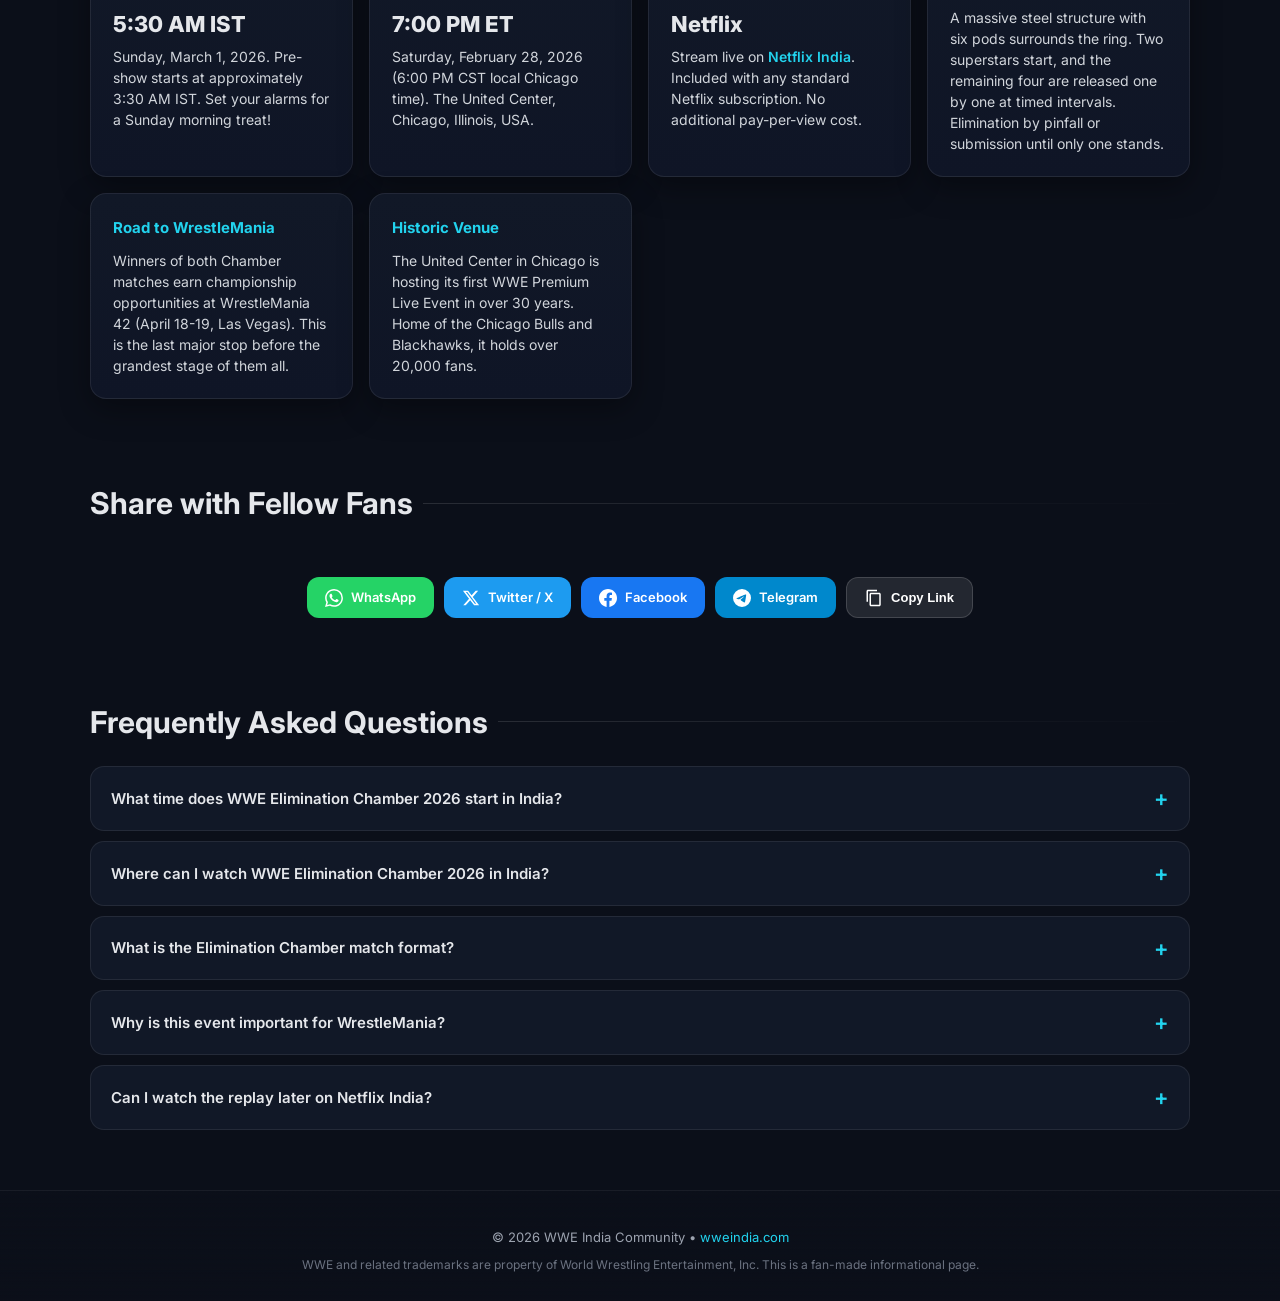
==== commit ab39d4fb: "cardUpdate" ====
--- a/event/elimination-chamber/index.html
+++ b/event/elimination-chamber/index.html
@@ -4,19 +4,19 @@
 <head>
   <meta charset="utf-8" />
   <meta name="viewport" content="width=device-width, initial-scale=1" />
-  <title>WWE Elimination Chamber 2026 - Match Card, IST Timing, Where to Watch in India</title>
+  <title>WWE Elimination Chamber 2026 - Results, IST Timing, Where to Watch in India</title>
   <meta name="description"
-    content="WWE Elimination Chamber 2026 complete match card, IST timing (5:30 AM, March 1), Chicago venue, Netflix India streaming details. Your guide for Indian WWE fans." />
+    content="WWE Elimination Chamber 2026 complete results, IST timing (5:30 AM, March 1), Chicago venue, Netflix India streaming details. Your guide for Indian WWE fans." />
   <meta name="keywords"
-    content="WWE Elimination Chamber 2026, match card, IST timing, Netflix India, Chicago, CM Punk, Cody Rhodes, WrestleMania, Indian fans" />
+    content="WWE Elimination Chamber 2026, results, IST timing, Netflix India, Chicago, CM Punk, Cody Rhodes, WrestleMania, Indian fans" />
   <meta name="robots" content="index, follow, max-image-preview:large, max-snippet:-1, max-video-preview:-1" />
   <meta name="googlebot" content="index, follow, max-image-preview:large, max-snippet:-1, max-video-preview:-1" />
   <meta http-equiv="X-UA-Compatible" content="IE=edge" />
 
   <!-- Open Graph -->
-  <meta property="og:title" content="WWE Elimination Chamber 2026 - Match Card, IST Timing, Where to Watch" />
+  <meta property="og:title" content="WWE Elimination Chamber 2026 - Results, IST Timing, Where to Watch" />
   <meta property="og:description"
-    content="Complete guide for Indian fans: match card, 5:30 AM IST start, Netflix India streaming, and more." />
+    content="Complete guide for Indian fans: match results, 5:30 AM IST start, Netflix India streaming, and more." />
   <meta property="og:type" content="website" />
   <meta property="og:url" content="https://wweindia.com/event/elimination-chamber/" />
   <meta property="og:locale" content="en_IN" />
@@ -25,9 +25,9 @@
 
   <!-- Twitter Card -->
   <meta name="twitter:card" content="summary_large_image" />
-  <meta name="twitter:title" content="WWE Elimination Chamber 2026 - Match Card, IST Timing" />
+  <meta name="twitter:title" content="WWE Elimination Chamber 2026 - Results, IST Timing" />
   <meta name="twitter:description"
-    content="Complete guide for Indian fans: match card, 5:30 AM IST, Netflix India streaming." />
+    content="Complete guide for Indian fans: match results, 5:30 AM IST, Netflix India streaming." />
   <meta name="twitter:image" content="https://wweindia.com/assets/logo.svg" />
 
   <!-- Canonical -->
@@ -193,20 +193,20 @@
     <!-- 2026 Match Card -->
     <section class="container">
       <div class="section-heading reveal">
-        <span class="section-tag tag-confirmed">Confirmed</span>
-        <h2>Elimination Chamber 2026 Match Card</h2>
-        <p>All confirmed matches for the Chicago event (February 28, 2026 local time)</p>
+        <span class="section-tag tag-result">Result</span>
+        <h2>Elimination Chamber 2026 Results</h2>
+        <p>March 1, 2026 - Chicago, Illinois</p>
       </div>
 
       <!-- Desktop Table -->
       <div class="match-table-wrap reveal">
-        <table class="match-table" aria-label="Elimination Chamber 2026 match card">
+        <table class="match-table" aria-label="Elimination Chamber 2026 results">
           <thead>
             <tr>
               <th>#</th>
               <th>Match</th>
               <th>Participants</th>
-              <th>Notes</th>
+              <th>Winner</th>
             </tr>
           </thead>
           <tbody>
@@ -218,9 +218,9 @@
               <td class="participants">
                 Randy Orton <span class="vs">vs</span> LA Knight <span class="vs">vs</span> Cody Rhodes <span
                   class="vs">vs</span> Je'Von Evans <span class="vs">vs</span> Trick Williams <span class="vs">vs</span>
-                Jey Uso
-              </td>
-              <td>Winner gets Undisputed WWE Championship match at WrestleMania 42</td>
+                Logan Paul
+              </td>
+              <td class="winner-cell">Randy Orton</td>
             </tr>
             <tr>
               <td class="match-num">2</td>
@@ -232,7 +232,7 @@
                   class="vs">vs</span> Asuka <span class="vs">vs</span> Kiana James <span class="vs">vs</span> Raquel
                 Rodriguez
               </td>
-              <td>Winner gets WWE Women's Championship match at WrestleMania 42</td>
+              <td class="winner-cell">Rhea Ripley</td>
             </tr>
             <tr>
               <td class="match-num">3</td>
@@ -242,7 +242,7 @@
               <td class="participants">
                 CM Punk <span class="champion">(c)</span> <span class="vs">vs</span> Finn Balor
               </td>
-              <td>Title defense</td>
+              <td class="winner-cell">CM Punk</td>
             </tr>
             <tr>
               <td class="match-num">4</td>
@@ -252,7 +252,7 @@
               <td class="participants">
                 Becky Lynch <span class="champion">(c)</span> <span class="vs">vs</span> AJ Lee
               </td>
-              <td>Title defense</td>
+              <td class="winner-cell">AJ Lee</td>
             </tr>
           </tbody>
         </table>
@@ -263,36 +263,35 @@
         <div class="match-card-m">
           <div class="mc-header">
             <span class="mc-type">Men's Elimination Chamber</span>
-            <span class="status-badge status-confirmed">Confirmed</span>
-          </div>
-          <p class="mc-participants">Randy Orton vs LA Knight vs Cody Rhodes vs Je'Von Evans vs Trick Williams vs Jey
-            Uso</p>
-          <p class="mc-stipulation">Winner gets Undisputed WWE Championship match at WrestleMania 42</p>
+            <span class="section-tag tag-result" style="margin:0">Result</span>
+          </div>
+          <p class="mc-participants">Randy Orton vs LA Knight vs Cody Rhodes vs Je'Von Evans vs Trick Williams vs Logan Paul</p>
+          <p class="mc-winner">Winner: Randy Orton</p>
         </div>
         <div class="match-card-m">
           <div class="mc-header">
             <span class="mc-type">Women's Elimination Chamber</span>
-            <span class="status-badge status-confirmed">Confirmed</span>
+            <span class="section-tag tag-result" style="margin:0">Result</span>
           </div>
           <p class="mc-participants">Tiffany Stratton vs Rhea Ripley vs Alexa Bliss vs Asuka vs Kiana James vs Raquel
             Rodriguez</p>
-          <p class="mc-stipulation">Winner gets WWE Women's Championship match at WrestleMania 42</p>
+          <p class="mc-winner">Winner: Rhea Ripley</p>
         </div>
         <div class="match-card-m">
           <div class="mc-header">
             <span class="mc-type">World Heavyweight Championship</span>
-            <span class="status-badge status-confirmed">Confirmed</span>
+            <span class="section-tag tag-result" style="margin:0">Result</span>
           </div>
           <p class="mc-participants">CM Punk (c) vs Finn Balor</p>
-          <p class="mc-stipulation">Title defense</p>
+          <p class="mc-winner">Winner: CM Punk</p>
         </div>
         <div class="match-card-m">
           <div class="mc-header">
             <span class="mc-type">Women's IC Championship</span>
-            <span class="status-badge status-confirmed">Confirmed</span>
+            <span class="section-tag tag-result" style="margin:0">Result</span>
           </div>
           <p class="mc-participants">Becky Lynch (c) vs AJ Lee</p>
-          <p class="mc-stipulation">Title defense</p>
+          <p class="mc-winner">Winner: AJ Lee</p>
         </div>
       </div>
     </section>
